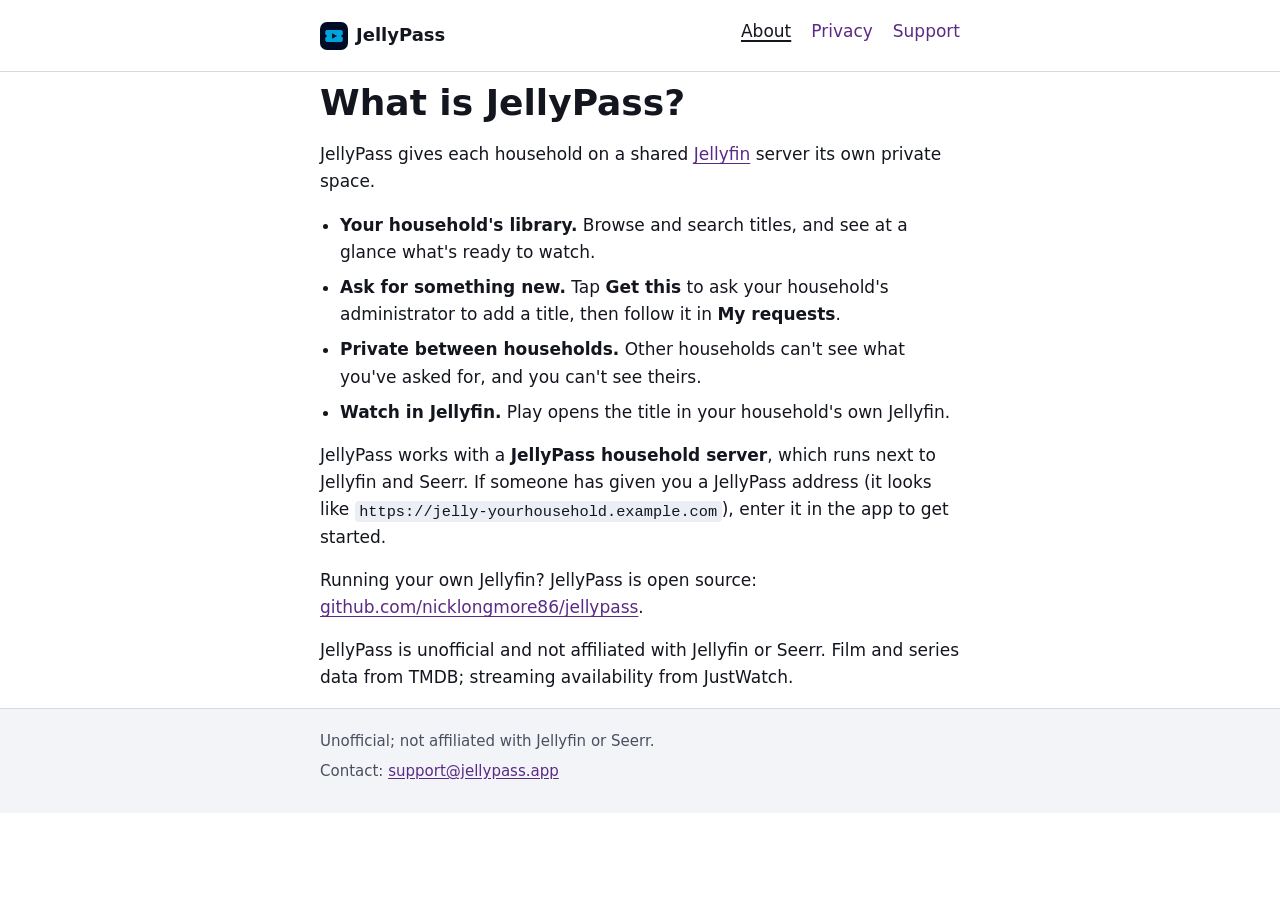
==== index.html @ 54d7c5c1 "Add the jellypass.app site: about, privacy policy, support and 404 Static pages from the approved dr" ====
<!DOCTYPE html>
<html lang="en">
<head>
  <meta charset="utf-8">
  <meta name="viewport" content="width=device-width, initial-scale=1">
  <title>JellyPass – your household's own space on a shared Jellyfin server</title>
  <meta name="description" content="JellyPass gives each household on a shared Jellyfin server its own private space: browse your household's library, ask for new titles and follow your requests.">
  <link rel="stylesheet" href="/style.css">
  <link rel="icon" href="/favicon.png" type="image/png">
  <link rel="apple-touch-icon" href="/apple-touch-icon.png">
</head>
<body>
  <a class="skip-link" href="#main">Skip to content</a>
  <header class="site-header">
    <div class="wrap">
      <a class="brand" href="/"><img src="/favicon.png" alt="" width="28" height="28">JellyPass</a>
      <nav class="site-nav" aria-label="Site">
        <ul>
          <li><a href="/" aria-current="page">About</a></li>
          <li><a href="/privacy/">Privacy</a></li>
          <li><a href="/support/">Support</a></li>
        </ul>
      </nav>
    </div>
  </header>

  <main id="main" class="wrap">
    <h1>What is JellyPass?</h1>

    <p>JellyPass gives each household on a shared <a href="https://jellyfin.org/">Jellyfin</a> server its own private space.</p>

    <ul>
      <li><strong>Your household's library.</strong> Browse and search titles, and see at a glance what's ready to watch.</li>
      <li><strong>Ask for something new.</strong> Tap <strong>Get this</strong> to ask your household's administrator to add a title, then follow it in <strong>My requests</strong>.</li>
      <li><strong>Private between households.</strong> Other households can't see what you've asked for, and you can't see theirs.</li>
      <li><strong>Watch in Jellyfin.</strong> Play opens the title in your household's own Jellyfin.</li>
    </ul>

    <p>JellyPass works with a <strong>JellyPass household server</strong>, which runs next to Jellyfin and Seerr. If someone has given you a JellyPass address (it looks like <code>https://jelly-yourhousehold.example.com</code>), enter it in the app to get started.</p>

    <p>Running your own Jellyfin? JellyPass is open source: <a href="https://github.com/nicklongmore86/jellypass">github.com/nicklongmore86/jellypass</a>.</p>

    <p>JellyPass is unofficial and not affiliated with Jellyfin or Seerr. Film and series data from TMDB; streaming availability from JustWatch.</p>
  </main>

  <footer class="site-footer">
    <div class="wrap">
      <p>Unofficial; not affiliated with Jellyfin or Seerr.</p>
      <p>Contact: <a href="mailto:support@jellypass.app">support@jellypass.app</a></p>
    </div>
  </footer>
</body>
</html>
---- style.css ----
/* jellypass.app: one stylesheet for every page. System fonts only; nothing is loaded from another host. */

:root {
  color-scheme: light dark;
  --bg: #ffffff;
  --surface: #f3f4f8;
  --text: #14161f;
  --muted: #4a4f60;
  --link: #5b2a86;
  --link-hover: #3f1a60;
  --rule: #d6d9e3;
  --focus: #5b2a86;
  --code-bg: #eceef5;
}

@media (prefers-color-scheme: dark) {
  :root {
    --bg: #000b25;
    --surface: #0d1a3a;
    --text: #e9ecf5;
    --muted: #b4bbd0;
    --link: #d4b3ff;
    --link-hover: #ecdcff;
    --rule: #26355c;
    --focus: #d4b3ff;
    --code-bg: #142249;
  }
}

*,
*::before,
*::after {
  box-sizing: border-box;
}

html {
  -webkit-text-size-adjust: 100%;
  text-size-adjust: 100%;
}

body {
  margin: 0;
  background: var(--bg);
  color: var(--text);
  font-family: system-ui, -apple-system, "Segoe UI", Roboto, "Helvetica Neue", Arial, "Noto Sans", sans-serif;
  font-size: 1.0625rem;
  line-height: 1.6;
}

a {
  color: var(--link);
  text-underline-offset: 0.15em;
}

a:hover {
  color: var(--link-hover);
}

a:focus-visible {
  outline: 3px solid var(--focus);
  outline-offset: 2px;
  border-radius: 2px;
}

.skip-link {
  position: absolute;
  left: 1rem;
  top: -10rem;
  padding: 0.5rem 1rem;
  background: var(--bg);
  color: var(--link);
  border: 2px solid var(--focus);
  border-radius: 6px;
  z-index: 10;
}

.skip-link:focus {
  top: 1rem;
}

.wrap {
  max-width: 42rem;
  margin: 0 auto;
  padding: 0 1rem;
}

.site-header {
  border-bottom: 1px solid var(--rule);
}

.site-header .wrap {
  display: flex;
  flex-wrap: wrap;
  align-items: center;
  justify-content: space-between;
  gap: 0.5rem 1.5rem;
  padding-top: 0.875rem;
  padding-bottom: 0.875rem;
}

.brand {
  display: inline-flex;
  align-items: center;
  gap: 0.5rem;
  color: var(--text);
  font-weight: 700;
  font-size: 1.125rem;
  text-decoration: none;
}

.brand img {
  border-radius: 7px;
}

.site-nav ul {
  display: flex;
  flex-wrap: wrap;
  gap: 0.25rem 1.25rem;
  margin: 0;
  padding: 0;
  list-style: none;
}

.site-nav a {
  display: inline-block;
  padding: 0.25rem 0;
  text-decoration: none;
}

.site-nav a:hover,
.site-nav a[aria-current="page"] {
  text-decoration: underline;
  text-decoration-thickness: 2px;
}

.site-nav a[aria-current="page"] {
  color: var(--text);
}

main {
  padding-top: 1.5rem;
  padding-bottom: 2.5rem;
}

h1 {
  font-size: 1.875rem;
  line-height: 1.25;
  margin: 0.5rem 0 1rem;
}

h2 {
  font-size: 1.3125rem;
  line-height: 1.3;
  margin: 2rem 0 0.5rem;
}

p,
ul {
  margin: 0 0 1rem;
}

ul {
  padding-left: 1.25rem;
}

li {
  margin-bottom: 0.5rem;
}

code {
  font-family: ui-monospace, SFMono-Regular, Menlo, Consolas, "Liberation Mono", monospace;
  font-size: 0.9em;
  background: var(--code-bg);
  padding: 0.1em 0.3em;
  border-radius: 4px;
  overflow-wrap: anywhere;
}

.updated {
  color: var(--muted);
  font-style: italic;
}

.site-footer {
  border-top: 1px solid var(--rule);
  background: var(--surface);
  color: var(--muted);
  font-size: 0.9375rem;
}

.site-footer .wrap {
  padding-top: 1.25rem;
  padding-bottom: 1.5rem;
}

.site-footer p {
  margin: 0 0 0.375rem;
}

@media (min-width: 40em) {
  h1 {
    font-size: 2.25rem;
  }

  main {
    padding-top: 2.25rem;
  }
}
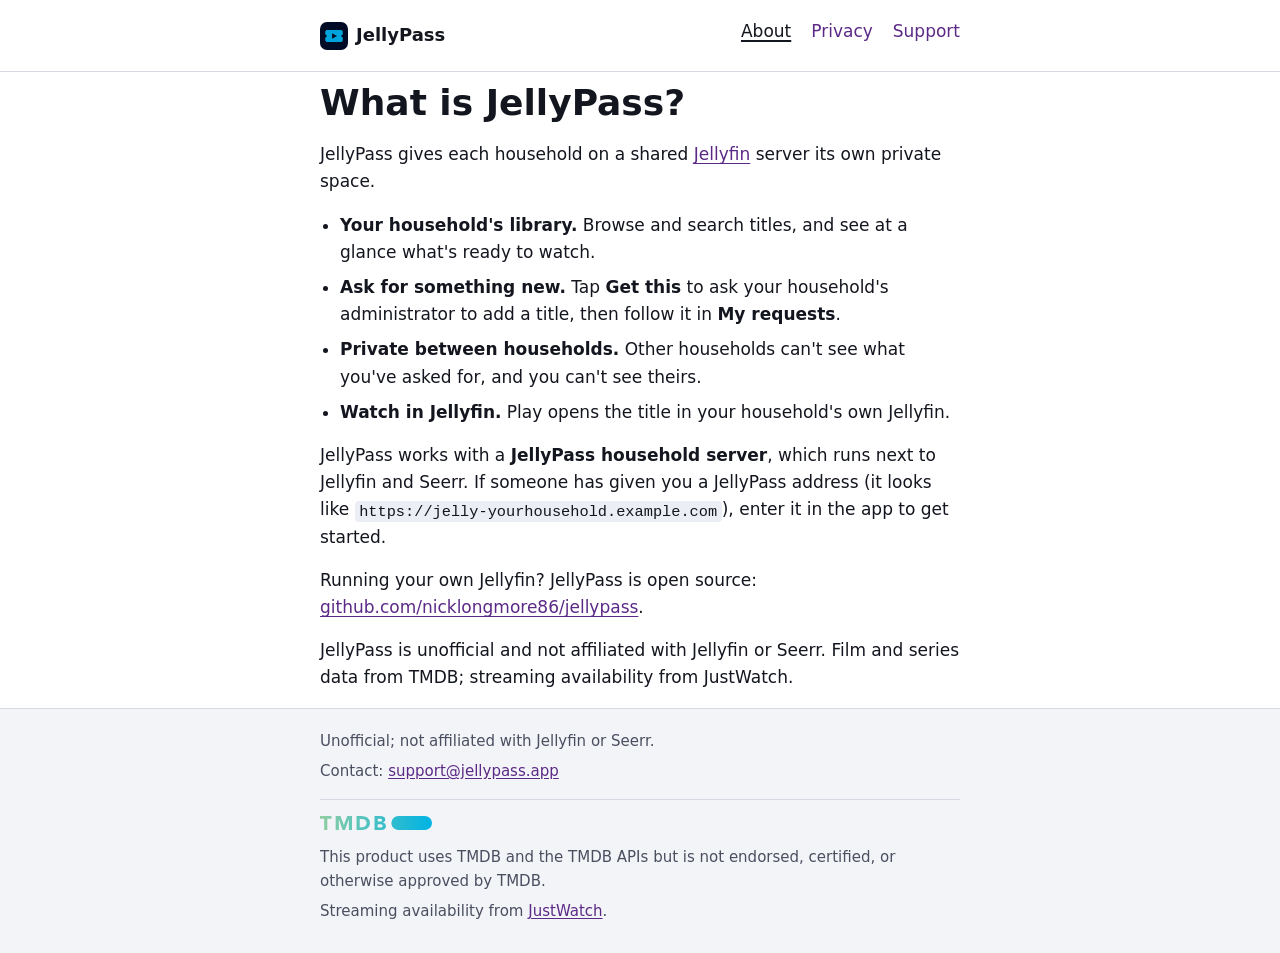
==== commit e84d3312: "Add TMDB's notice and logo, and JustWatch's credit, to every page's footer TMDB's terms ask for the " ====
--- a/index.html
+++ b/index.html
@@ -47,6 +47,11 @@
     <div class="wrap">
       <p>Unofficial; not affiliated with Jellyfin or Seerr.</p>
       <p>Contact: <a href="mailto:support@jellypass.app">support@jellypass.app</a></p>
+      <div class="credits">
+        <a class="tmdb-logo-link" href="https://www.themoviedb.org/"><img class="tmdb-logo" src="/tmdb-logo.svg" alt="The Movie Database (TMDB)" width="112" height="15"></a>
+        <p>This product uses TMDB and the TMDB APIs but is not endorsed, certified, or otherwise approved by TMDB.</p>
+        <p>Streaming availability from <a href="https://www.justwatch.com/">JustWatch</a>.</p>
+      </div>
     </div>
   </footer>
 </body>
--- a/style.css
+++ b/style.css
@@ -206,3 +206,21 @@
     padding-top: 2.25rem;
   }
 }
+
+/* TMDB's notice and logo (unmodified, and smaller than the JellyPass name, as TMDB's terms ask), with JustWatch's credit. */
+.credits {
+  margin-top: 1rem;
+  padding-top: 1rem;
+  border-top: 1px solid var(--rule);
+}
+
+.tmdb-logo-link {
+  display: inline-block;
+  margin-bottom: 0.5rem;
+}
+
+.tmdb-logo {
+  display: block;
+  width: 7rem;
+  height: auto;
+}
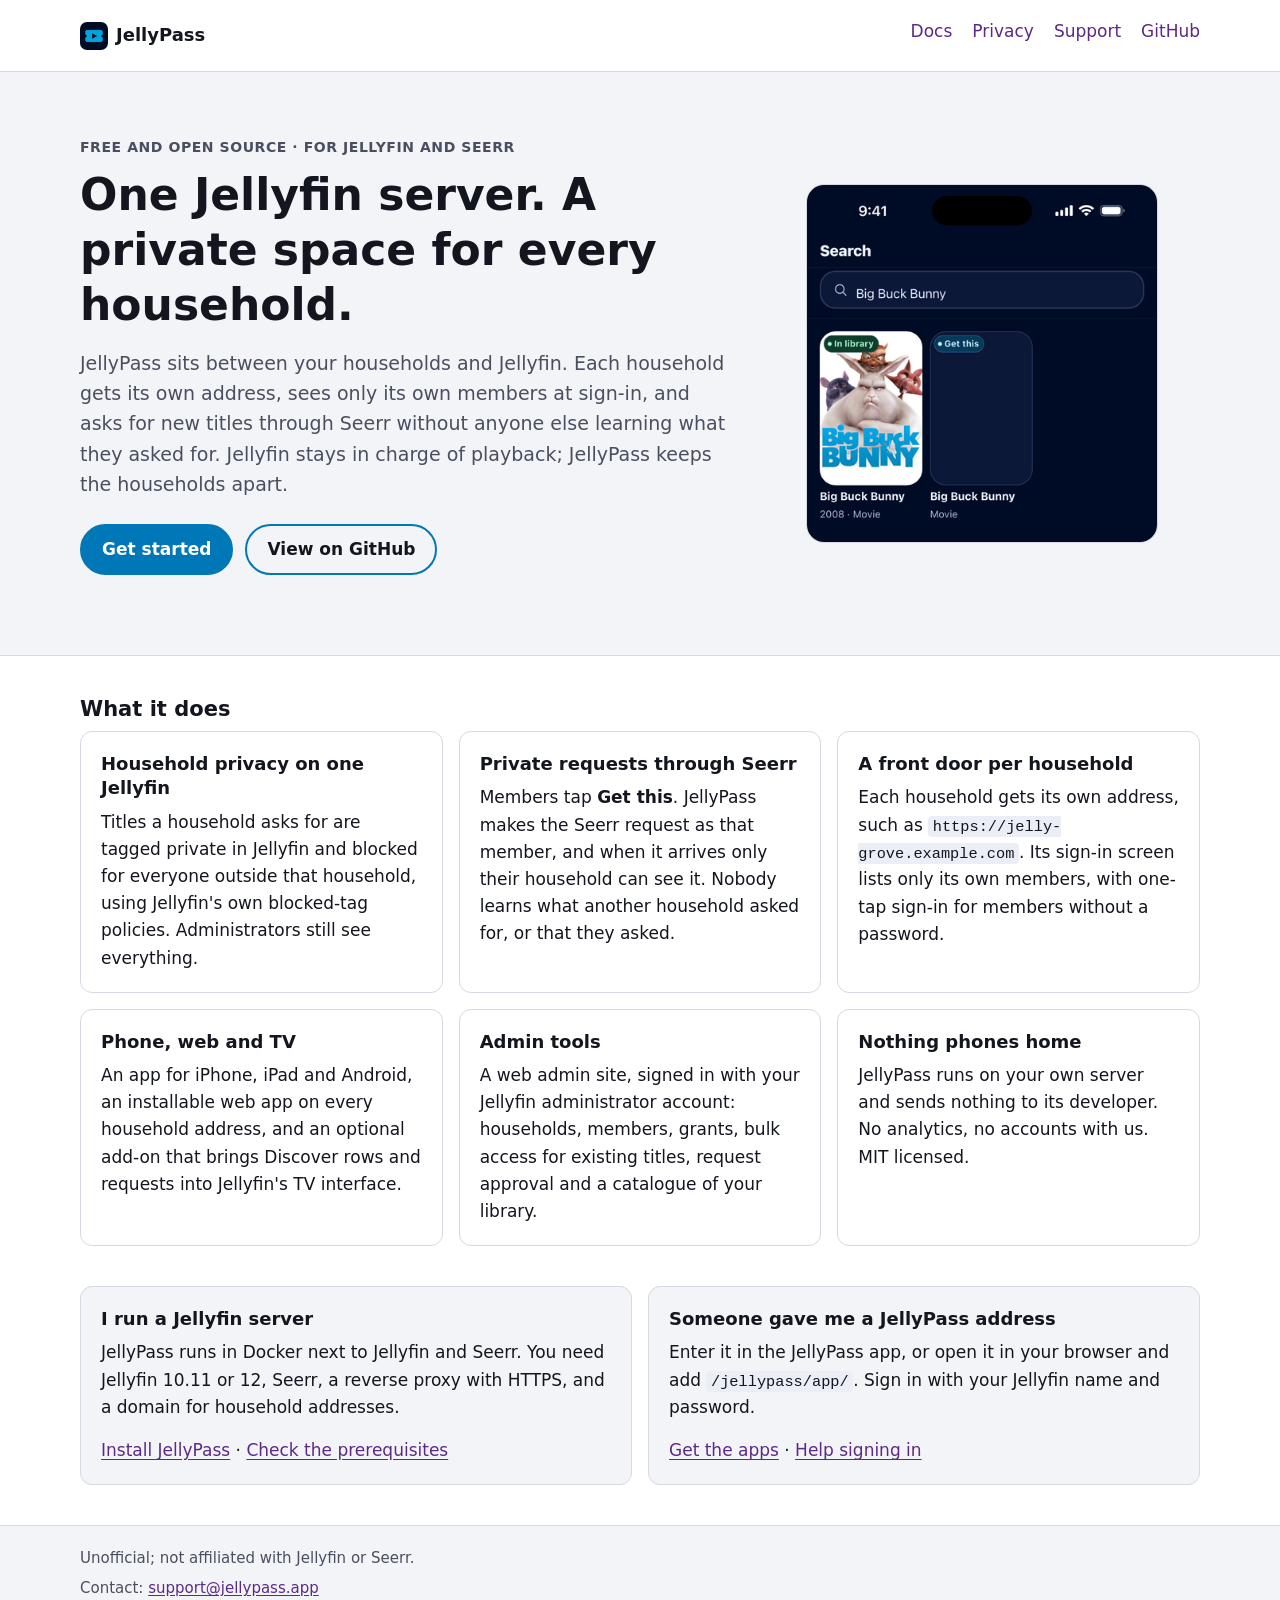
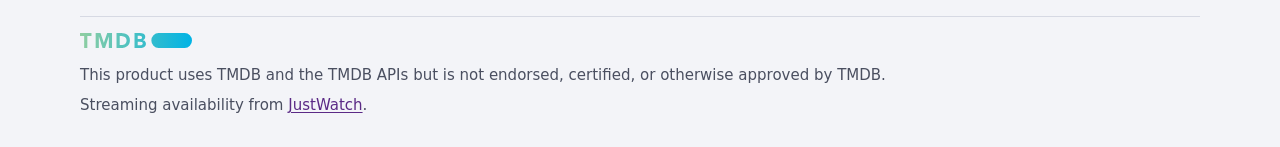
==== commit ac9a34c4: "Add a landing page and a /docs/ area for running a JellyPass server A new home page (what JellyPass " ====
--- a/index.html
+++ b/index.html
@@ -3,8 +3,8 @@
 <head>
   <meta charset="utf-8">
   <meta name="viewport" content="width=device-width, initial-scale=1">
-  <title>JellyPass – your household's own space on a shared Jellyfin server</title>
-  <meta name="description" content="JellyPass gives each household on a shared Jellyfin server its own private space: browse your household's library, ask for new titles and follow your requests.">
+  <title>JellyPass – private households on one Jellyfin server</title>
+  <meta name="description" content="JellyPass is a free, open-source companion server for Jellyfin and Seerr: each household on a shared Jellyfin gets its own private library, its own address and private requests, with phone, web and TV apps.">
   <link rel="stylesheet" href="/style.css">
   <link rel="icon" href="/favicon.png" type="image/png">
   <link rel="apple-touch-icon" href="/apple-touch-icon.png">
@@ -12,39 +12,84 @@
 <body>
   <a class="skip-link" href="#main">Skip to content</a>
   <header class="site-header">
-    <div class="wrap">
+    <div class="wrap wide">
       <a class="brand" href="/"><img src="/favicon.png" alt="" width="28" height="28">JellyPass</a>
       <nav class="site-nav" aria-label="Site">
         <ul>
-          <li><a href="/" aria-current="page">About</a></li>
+          <li><a href="/docs/">Docs</a></li>
           <li><a href="/privacy/">Privacy</a></li>
           <li><a href="/support/">Support</a></li>
+          <li><a href="https://github.com/nicklongmore86/jellypass">GitHub</a></li>
         </ul>
       </nav>
     </div>
   </header>
 
-  <main id="main" class="wrap">
-    <h1>What is JellyPass?</h1>
+  <main id="main" class="landing">
+    <section class="hero">
+      <div class="wrap wide hero-inner">
+        <div class="hero-text">
+          <p class="eyebrow">Free and open source · for Jellyfin and Seerr</p>
+          <h1>One Jellyfin server. A private space for every household.</h1>
+          <p class="lead">JellyPass sits between your households and Jellyfin. Each household gets its own address, sees only its own members at sign-in, and asks for new titles through Seerr without anyone else learning what they asked for. Jellyfin stays in charge of playback; JellyPass keeps the households apart.</p>
+          <p class="actions">
+            <a class="button primary" href="/docs/">Get started</a>
+            <a class="button" href="https://github.com/nicklongmore86/jellypass">View on GitHub</a>
+          </p>
+        </div>
+        <figure class="hero-shot">
+          <img src="/img/app-search.png" alt="The JellyPass phone app's Search screen: one result is In library, another can be asked for with Get this." width="440" height="449">
+        </figure>
+      </div>
+    </section>
 
-    <p>JellyPass gives each household on a shared <a href="https://jellyfin.org/">Jellyfin</a> server its own private space.</p>
+    <section class="wrap wide features" aria-labelledby="features-title">
+      <h2 id="features-title">What it does</h2>
+      <ul class="feature-grid">
+        <li>
+          <h3>Household privacy on one Jellyfin</h3>
+          <p>Titles a household asks for are tagged private in Jellyfin and blocked for everyone outside that household, using Jellyfin's own blocked-tag policies. Administrators still see everything.</p>
+        </li>
+        <li>
+          <h3>Private requests through Seerr</h3>
+          <p>Members tap <strong>Get this</strong>. JellyPass makes the Seerr request as that member, and when it arrives only their household can see it. Nobody learns what another household asked for, or that they asked.</p>
+        </li>
+        <li>
+          <h3>A front door per household</h3>
+          <p>Each household gets its own address, such as <code>https://jelly-grove.example.com</code>. Its sign-in screen lists only its own members, with one-tap sign-in for members without a password.</p>
+        </li>
+        <li>
+          <h3>Phone, web and TV</h3>
+          <p>An app for iPhone, iPad and Android, an installable web app on every household address, and an optional add-on that brings Discover rows and requests into Jellyfin's TV interface.</p>
+        </li>
+        <li>
+          <h3>Admin tools</h3>
+          <p>A web admin site, signed in with your Jellyfin administrator account: households, members, grants, bulk access for existing titles, request approval and a catalogue of your library.</p>
+        </li>
+        <li>
+          <h3>Nothing phones home</h3>
+          <p>JellyPass runs on your own server and sends nothing to its developer. No analytics, no accounts with us. MIT licensed.</p>
+        </li>
+      </ul>
+    </section>
 
-    <ul>
-      <li><strong>Your household's library.</strong> Browse and search titles, and see at a glance what's ready to watch.</li>
-      <li><strong>Ask for something new.</strong> Tap <strong>Get this</strong> to ask your household's administrator to add a title, then follow it in <strong>My requests</strong>.</li>
-      <li><strong>Private between households.</strong> Other households can't see what you've asked for, and you can't see theirs.</li>
-      <li><strong>Watch in Jellyfin.</strong> Play opens the title in your household's own Jellyfin.</li>
-    </ul>
-
-    <p>JellyPass works with a <strong>JellyPass household server</strong>, which runs next to Jellyfin and Seerr. If someone has given you a JellyPass address (it looks like <code>https://jelly-yourhousehold.example.com</code>), enter it in the app to get started.</p>
-
-    <p>Running your own Jellyfin? JellyPass is open source: <a href="https://github.com/nicklongmore86/jellypass">github.com/nicklongmore86/jellypass</a>.</p>
-
-    <p>JellyPass is unofficial and not affiliated with Jellyfin or Seerr. Film and series data from TMDB; streaming availability from JustWatch.</p>
+    <section class="wrap wide split" aria-labelledby="who-title">
+      <h2 id="who-title" class="visually-hidden">Who it is for</h2>
+      <div class="card">
+        <h3>I run a Jellyfin server</h3>
+        <p>JellyPass runs in Docker next to Jellyfin and Seerr. You need Jellyfin 10.11 or 12, Seerr, a reverse proxy with HTTPS, and a domain for household addresses.</p>
+        <p><a href="/docs/installation/">Install JellyPass</a> · <a href="/docs/prerequisites/">Check the prerequisites</a></p>
+      </div>
+      <div class="card">
+        <h3>Someone gave me a JellyPass address</h3>
+        <p>Enter it in the JellyPass app, or open it in your browser and add <code>/jellypass/app/</code>. Sign in with your Jellyfin name and password.</p>
+        <p><a href="/docs/apps/">Get the apps</a> · <a href="/support/">Help signing in</a></p>
+      </div>
+    </section>
   </main>
 
   <footer class="site-footer">
-    <div class="wrap">
+    <div class="wrap wide">
       <p>Unofficial; not affiliated with Jellyfin or Seerr.</p>
       <p>Contact: <a href="mailto:support@jellypass.app">support@jellypass.app</a></p>
       <div class="credits">
--- a/style.css
+++ b/style.css
@@ -11,6 +11,10 @@
   --rule: #d6d9e3;
   --focus: #5b2a86;
   --code-bg: #eceef5;
+  --accent: #0077b6;
+  --accent-text: #ffffff;
+  --warn-bg: #fff6e0;
+  --warn-rule: #b07800;
 }
 
 @media (prefers-color-scheme: dark) {
@@ -24,6 +28,10 @@
     --rule: #26355c;
     --focus: #d4b3ff;
     --code-bg: #142249;
+    --accent: #3cc4f5;
+    --accent-text: #000b25;
+    --warn-bg: #2a2410;
+    --warn-rule: #e0b040;
   }
 }
 
@@ -224,3 +232,433 @@
   width: 7rem;
   height: auto;
 }
+
+/* ---- Wider pages: the landing page and the docs. ---- */
+
+.wrap.wide {
+  max-width: 72rem;
+}
+
+.visually-hidden {
+  position: absolute;
+  width: 1px;
+  height: 1px;
+  margin: -1px;
+  padding: 0;
+  overflow: hidden;
+  clip: rect(0 0 0 0);
+  white-space: nowrap;
+  border: 0;
+}
+
+h3 {
+  font-size: 1.125rem;
+  line-height: 1.35;
+  margin: 1.5rem 0 0.5rem;
+}
+
+ol {
+  margin: 0 0 1rem;
+  padding-left: 1.5rem;
+}
+
+.lead {
+  font-size: 1.1875rem;
+  color: var(--muted);
+}
+
+pre {
+  margin: 0 0 1rem;
+  padding: 0.875rem 1rem;
+  background: var(--code-bg);
+  border-radius: 8px;
+  overflow-x: auto;
+  line-height: 1.5;
+  tab-size: 4;
+}
+
+pre code {
+  padding: 0;
+  background: none;
+  font-size: 0.875rem;
+  overflow-wrap: normal;
+  white-space: pre;
+}
+
+var {
+  font-style: italic;
+}
+
+/* Buttons */
+.button {
+  display: inline-block;
+  padding: 0.625rem 1.25rem;
+  border: 2px solid var(--accent);
+  border-radius: 999px;
+  color: var(--text);
+  font-weight: 600;
+  text-decoration: none;
+}
+
+.button:hover {
+  color: var(--text);
+  background: var(--surface);
+}
+
+.button.primary {
+  background: var(--accent);
+  color: var(--accent-text);
+}
+
+.button.primary:hover {
+  color: var(--accent-text);
+  filter: brightness(1.08);
+}
+
+.actions {
+  display: flex;
+  flex-wrap: wrap;
+  gap: 0.75rem;
+  margin-top: 1.5rem;
+}
+
+/* Landing page */
+.hero {
+  background: var(--surface);
+  border-bottom: 1px solid var(--rule);
+}
+
+.hero-inner {
+  display: grid;
+  gap: 2rem;
+  padding-top: 2.5rem;
+  padding-bottom: 2.5rem;
+  align-items: center;
+}
+
+.hero h1 {
+  margin-top: 0;
+}
+
+.eyebrow {
+  margin-bottom: 0.5rem;
+  color: var(--muted);
+  font-size: 0.875rem;
+  font-weight: 600;
+  letter-spacing: 0.04em;
+  text-transform: uppercase;
+}
+
+.hero-shot,
+.shot {
+  margin: 0;
+  justify-self: center;
+}
+
+.hero-shot img,
+.shot img {
+  display: block;
+  width: 100%;
+  max-width: 22rem;
+  height: auto;
+  border-radius: 18px;
+  border: 1px solid var(--rule);
+}
+
+.shot {
+  margin: 0 0 1.5rem;
+}
+
+.features {
+  padding-top: 2.5rem;
+}
+
+.features > h2 {
+  margin-top: 0;
+}
+
+.feature-grid {
+  display: grid;
+  gap: 1rem;
+  padding: 0;
+  list-style: none;
+}
+
+.feature-grid li,
+.card {
+  margin: 0;
+  padding: 1.25rem;
+  border: 1px solid var(--rule);
+  border-radius: 12px;
+}
+
+.feature-grid h3,
+.card h3 {
+  margin-top: 0;
+}
+
+.feature-grid p,
+.card p:last-child {
+  margin-bottom: 0;
+}
+
+.split {
+  display: grid;
+  gap: 1rem;
+  padding-top: 1.5rem;
+  padding-bottom: 2.5rem;
+}
+
+.card {
+  background: var(--surface);
+}
+
+@media (min-width: 40em) {
+  .feature-grid {
+    grid-template-columns: repeat(2, 1fr);
+  }
+
+  .split {
+    grid-template-columns: repeat(2, 1fr);
+  }
+}
+
+@media (min-width: 60em) {
+  .hero-inner {
+    grid-template-columns: 3fr 2fr;
+    padding-top: 4rem;
+    padding-bottom: 4rem;
+  }
+
+  .hero h1 {
+    font-size: 2.75rem;
+  }
+
+  .feature-grid {
+    grid-template-columns: repeat(3, 1fr);
+  }
+}
+
+/* Docs: a sidebar beside the page on wide screens, above it on narrow ones. */
+.docs {
+  display: grid;
+  gap: 0 3rem;
+}
+
+.docs-main {
+  min-width: 0;
+}
+
+.docs-nav {
+  margin-top: 1.25rem;
+  padding: 1rem 1.25rem;
+  border: 1px solid var(--rule);
+  border-radius: 12px;
+  background: var(--surface);
+  font-size: 0.9375rem;
+}
+
+.docs-nav-title {
+  margin: 0;
+  font-weight: 700;
+}
+
+.docs-nav-group {
+  margin: 0.875rem 0 0.25rem;
+  color: var(--muted);
+  font-size: 0.8125rem;
+  font-weight: 600;
+  letter-spacing: 0.04em;
+  text-transform: uppercase;
+}
+
+.docs-nav ul {
+  margin: 0;
+  padding: 0;
+  list-style: none;
+  display: flex;
+  flex-wrap: wrap;
+  gap: 0 1.25rem;
+}
+
+.docs-nav li {
+  margin: 0;
+}
+
+.docs-nav a {
+  display: inline-block;
+  padding: 0.25rem 0;
+  text-decoration: none;
+}
+
+.docs-nav a:hover {
+  text-decoration: underline;
+}
+
+.docs-nav a[aria-current="page"] {
+  color: var(--text);
+  font-weight: 700;
+  text-decoration: underline;
+  text-decoration-thickness: 2px;
+}
+
+@media (min-width: 60em) {
+  .docs {
+    grid-template-columns: 15rem minmax(0, 1fr);
+  }
+
+  .docs-nav {
+    position: sticky;
+    top: 1rem;
+    align-self: start;
+    margin-top: 2.25rem;
+    max-height: calc(100vh - 2rem);
+    overflow-y: auto;
+  }
+
+  .docs-nav ul {
+    display: block;
+  }
+
+  .docs-main {
+    max-width: 50rem;
+  }
+}
+
+table {
+  width: 100%;
+  margin: 0 0 1.5rem;
+  border-collapse: collapse;
+  font-size: 0.9375rem;
+}
+
+caption {
+  text-align: left;
+}
+
+th,
+td {
+  padding: 0.5rem 0.75rem 0.5rem 0;
+  border-bottom: 1px solid var(--rule);
+  text-align: left;
+  vertical-align: top;
+  overflow-wrap: anywhere;
+}
+
+thead th {
+  border-bottom-width: 2px;
+}
+
+tbody th {
+  font-weight: 600;
+}
+
+.table-scroll {
+  overflow-x: auto;
+  margin: 0 0 1.5rem;
+}
+
+.table-scroll table {
+  margin: 0;
+}
+
+main.landing {
+  padding-top: 0;
+  padding-bottom: 0;
+}
+
+/* Settings tables stack each setting on narrow screens: name, then its labelled required and default, then what it does. */
+@media (max-width: 39.99em) {
+  .settings thead {
+    position: absolute;
+    width: 1px;
+    height: 1px;
+    overflow: hidden;
+    clip: rect(0 0 0 0);
+  }
+
+  .settings tr,
+  .settings th,
+  .settings td {
+    display: block;
+  }
+
+  .settings tr {
+    padding: 0.75rem 0;
+    border-bottom: 1px solid var(--rule);
+  }
+
+  .settings th,
+  .settings td {
+    padding: 0.125rem 0;
+    border: 0;
+  }
+
+  .settings td[data-label]::before {
+    content: attr(data-label) ": ";
+    color: var(--muted);
+  }
+}
+
+.settings th code {
+  overflow-wrap: anywhere;
+}
+
+.callout {
+  margin: 1.5rem 0;
+  padding: 1rem 1.25rem;
+  border-left: 4px solid var(--warn-rule);
+  border-radius: 4px;
+  background: var(--warn-bg);
+}
+
+.callout p:last-child {
+  margin-bottom: 0;
+}
+
+.faq dt {
+  margin-top: 1rem;
+  font-weight: 700;
+}
+
+.faq dd {
+  margin: 0.25rem 0 0;
+}
+
+.edit-link {
+  margin-top: 2.5rem;
+  font-size: 0.9375rem;
+}
+
+.pager {
+  display: flex;
+  flex-wrap: wrap;
+  justify-content: space-between;
+  gap: 0.75rem;
+  margin-top: 1rem;
+  padding-top: 1rem;
+  border-top: 1px solid var(--rule);
+}
+
+.pager a {
+  display: block;
+  padding: 0.5rem 0;
+  font-weight: 600;
+  text-decoration: none;
+}
+
+.pager a:hover {
+  text-decoration: underline;
+}
+
+.pager span {
+  display: block;
+  color: var(--muted);
+  font-size: 0.8125rem;
+  font-weight: 400;
+}
+
+.pager-next {
+  margin-left: auto;
+  text-align: right;
+}
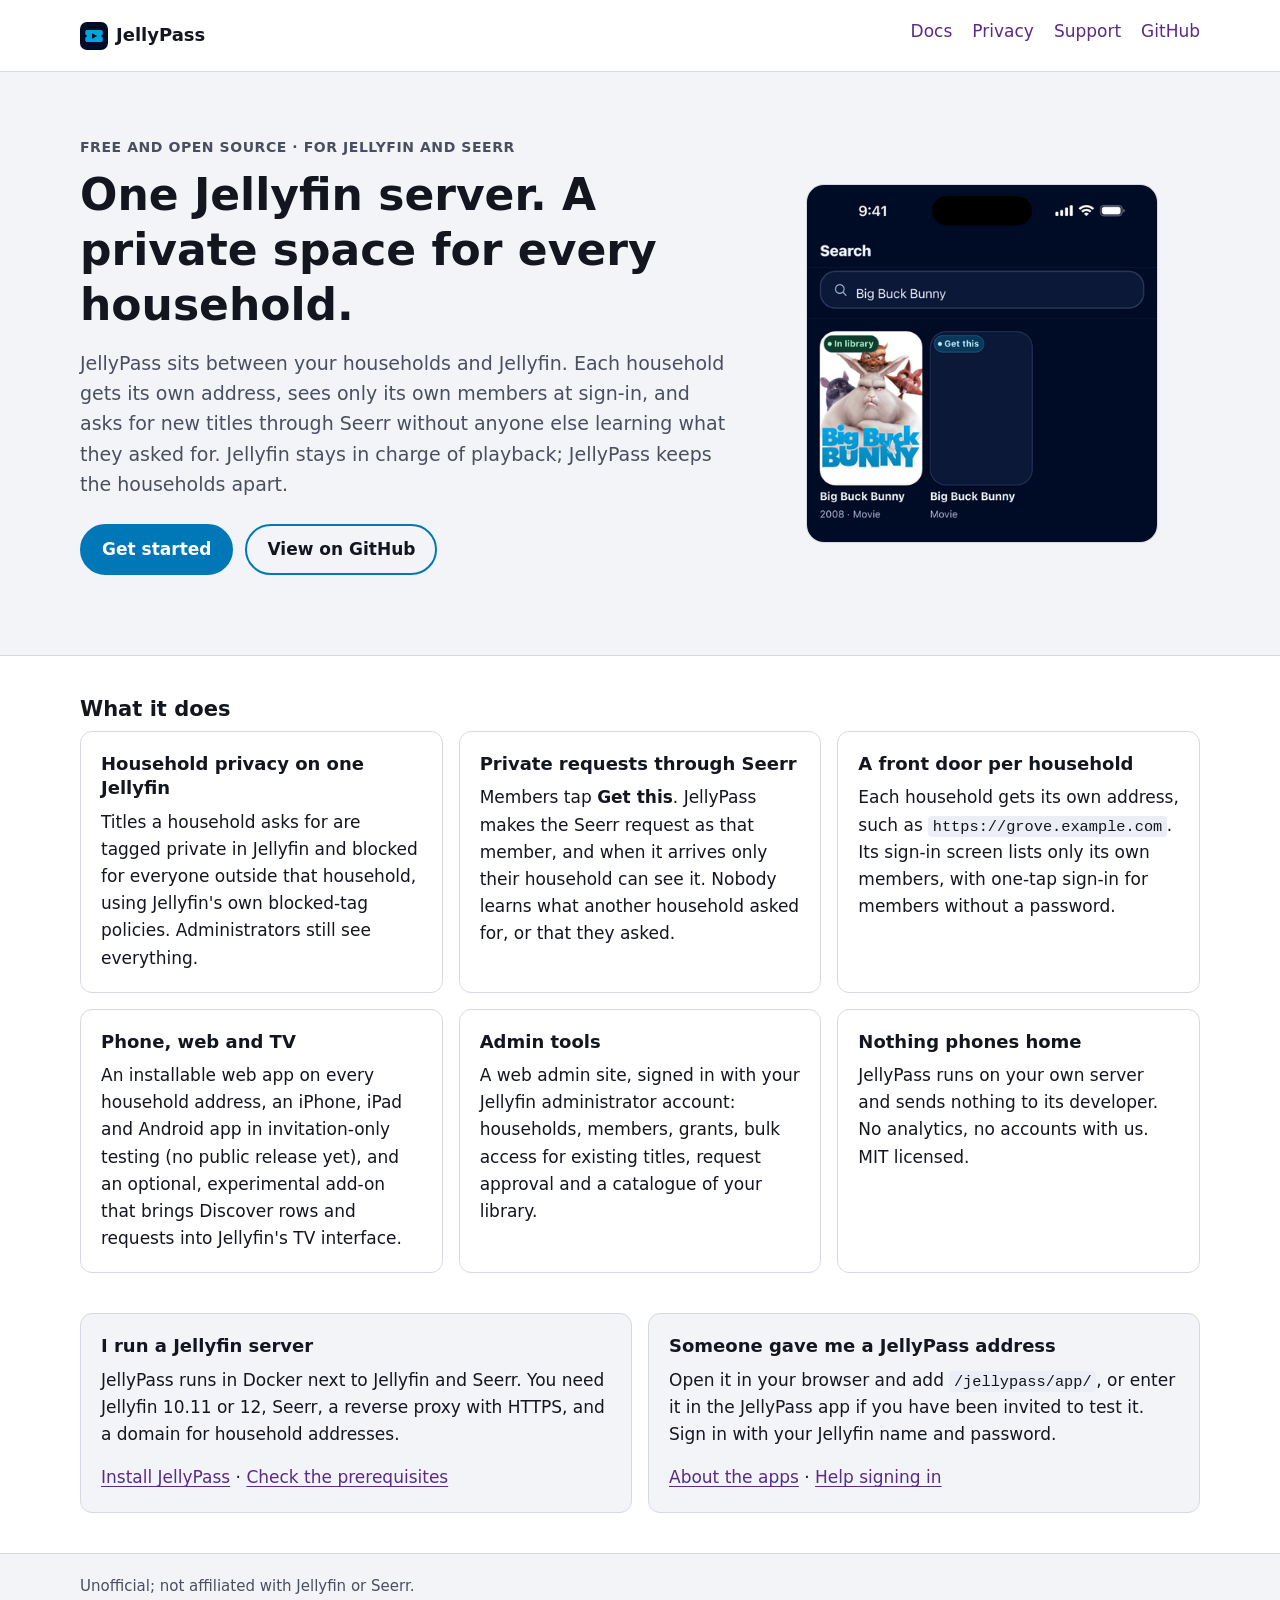
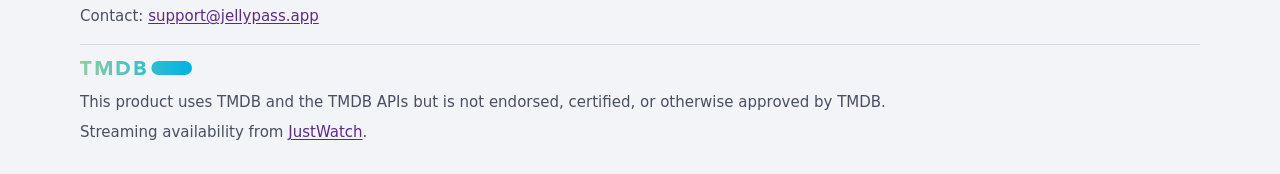
==== commit d0665031: "Docs: bring the site up to JellyPass 4.2.0 Lead the install guide with the setup wizard on the admin" ====
--- a/index.html
+++ b/index.html
@@ -4,7 +4,7 @@
   <meta charset="utf-8">
   <meta name="viewport" content="width=device-width, initial-scale=1">
   <title>JellyPass – private households on one Jellyfin server</title>
-  <meta name="description" content="JellyPass is a free, open-source companion server for Jellyfin and Seerr: each household on a shared Jellyfin gets its own private library, its own address and private requests, with phone, web and TV apps.">
+  <meta name="description" content="JellyPass is a free, open-source companion server for Jellyfin and Seerr: each household on a shared Jellyfin gets its own private library, its own address and private requests, with a household web app, and phone and TV apps in testing.">
   <link rel="stylesheet" href="/style.css">
   <link rel="icon" href="/favicon.png" type="image/png">
   <link rel="apple-touch-icon" href="/apple-touch-icon.png">
@@ -56,11 +56,11 @@
         </li>
         <li>
           <h3>A front door per household</h3>
-          <p>Each household gets its own address, such as <code>https://jelly-grove.example.com</code>. Its sign-in screen lists only its own members, with one-tap sign-in for members without a password.</p>
+          <p>Each household gets its own address, such as <code>https://grove.example.com</code>. Its sign-in screen lists only its own members, with one-tap sign-in for members without a password.</p>
         </li>
         <li>
           <h3>Phone, web and TV</h3>
-          <p>An app for iPhone, iPad and Android, an installable web app on every household address, and an optional add-on that brings Discover rows and requests into Jellyfin's TV interface.</p>
+          <p>An installable web app on every household address, an iPhone, iPad and Android app in invitation-only testing (no public release yet), and an optional, experimental add-on that brings Discover rows and requests into Jellyfin's TV interface.</p>
         </li>
         <li>
           <h3>Admin tools</h3>
@@ -82,8 +82,8 @@
       </div>
       <div class="card">
         <h3>Someone gave me a JellyPass address</h3>
-        <p>Enter it in the JellyPass app, or open it in your browser and add <code>/jellypass/app/</code>. Sign in with your Jellyfin name and password.</p>
-        <p><a href="/docs/apps/">Get the apps</a> · <a href="/support/">Help signing in</a></p>
+        <p>Open it in your browser and add <code>/jellypass/app/</code>, or enter it in the JellyPass app if you have been invited to test it. Sign in with your Jellyfin name and password.</p>
+        <p><a href="/docs/apps/">About the apps</a> · <a href="/support/">Help signing in</a></p>
       </div>
     </section>
   </main>
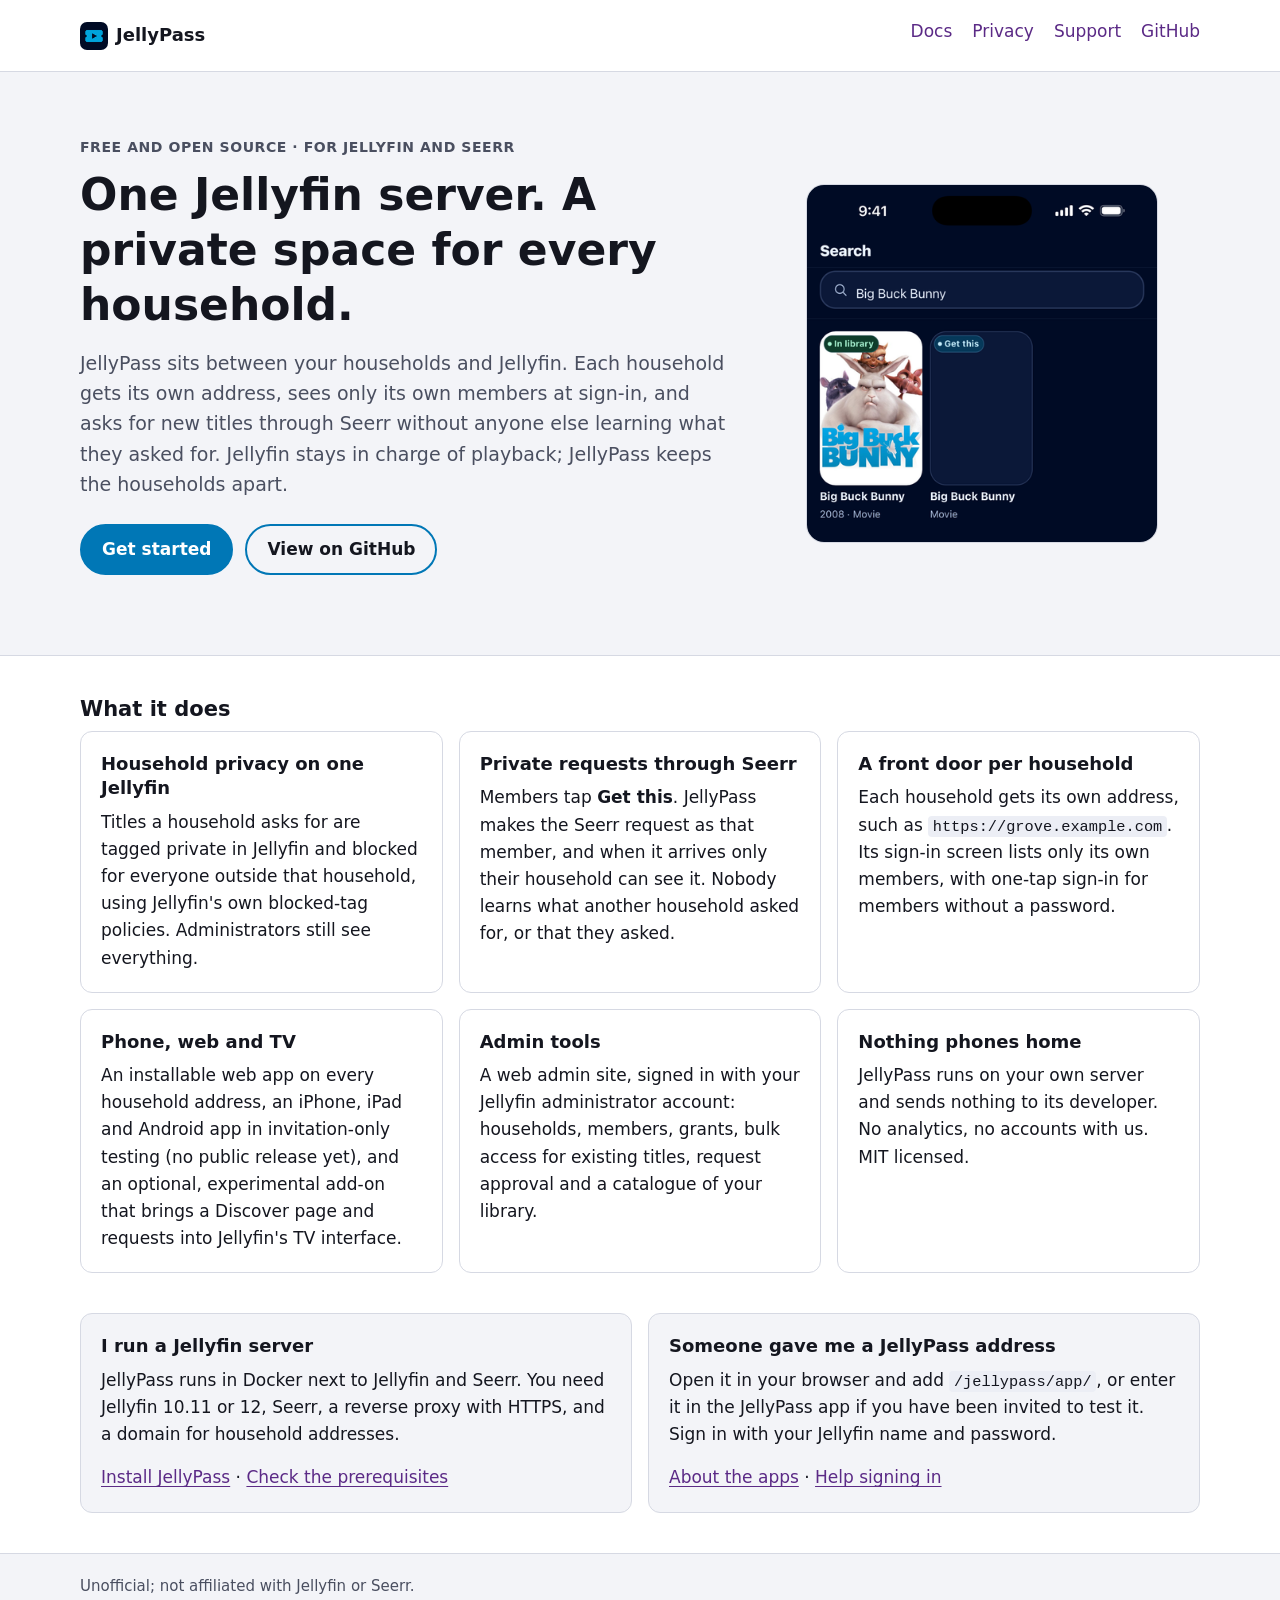
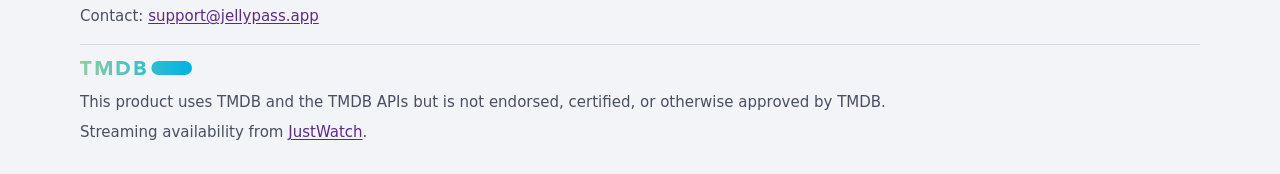
==== commit d06a1e4c: "Docs: TV add-on has a Discover page, no Home row (JellyPass #180)" ====
--- a/index.html
+++ b/index.html
@@ -60,7 +60,7 @@
         </li>
         <li>
           <h3>Phone, web and TV</h3>
-          <p>An installable web app on every household address, an iPhone, iPad and Android app in invitation-only testing (no public release yet), and an optional, experimental add-on that brings Discover rows and requests into Jellyfin's TV interface.</p>
+          <p>An installable web app on every household address, an iPhone, iPad and Android app in invitation-only testing (no public release yet), and an optional, experimental add-on that brings a Discover page and requests into Jellyfin's TV interface.</p>
         </li>
         <li>
           <h3>Admin tools</h3>
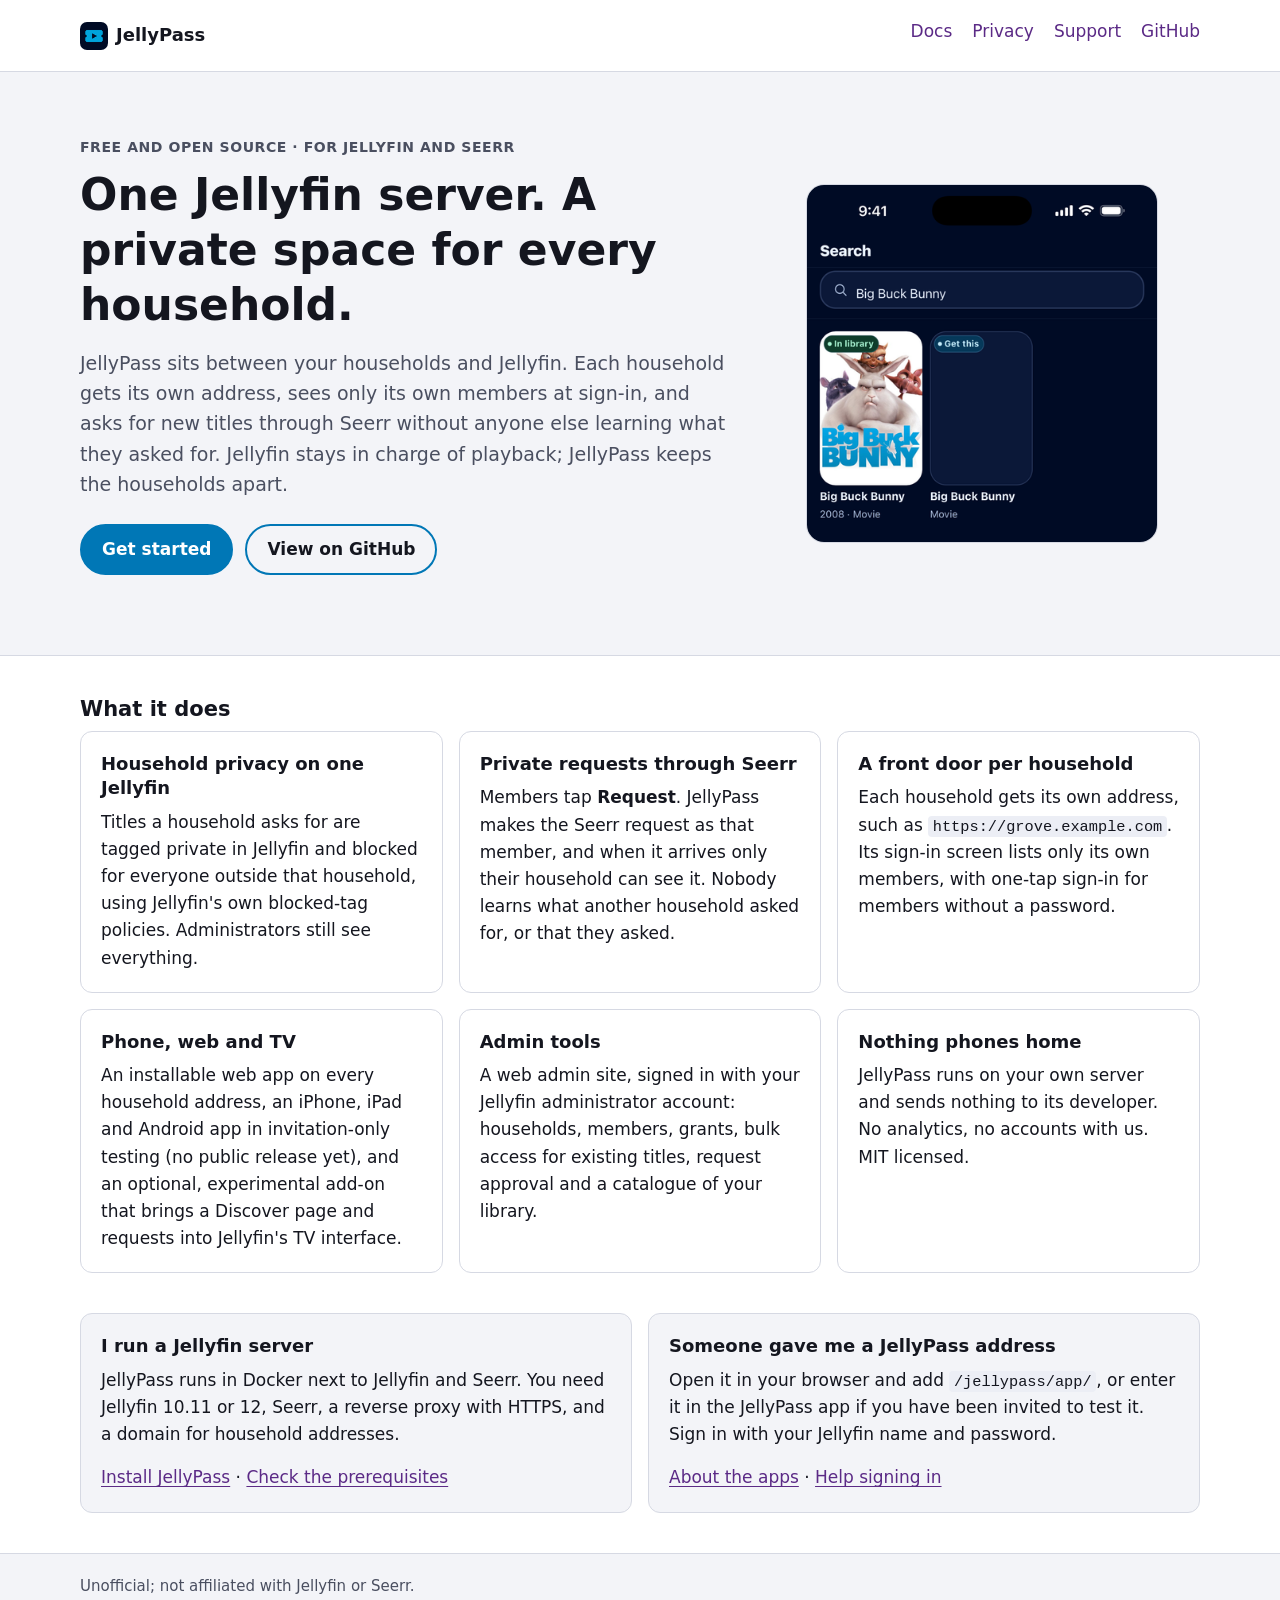
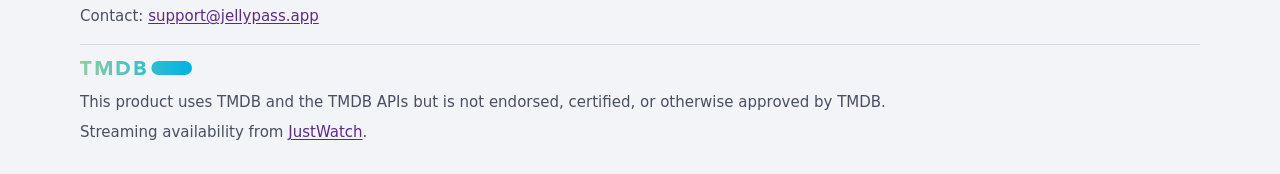
==== commit b4c60a34: "Rename "Get this" to "Request" across the site The apps now label the button Request (JellyPass serv" ====
--- a/index.html
+++ b/index.html
@@ -38,7 +38,7 @@
           </p>
         </div>
         <figure class="hero-shot">
-          <img src="/img/app-search.png" alt="The JellyPass phone app's Search screen: one result is In library, another can be asked for with Get this." width="440" height="449">
+          <img src="/img/app-search.png" alt="The JellyPass phone app's Search screen: one result is In library, another can be asked for with Request." width="440" height="449">
         </figure>
       </div>
     </section>
@@ -52,7 +52,7 @@
         </li>
         <li>
           <h3>Private requests through Seerr</h3>
-          <p>Members tap <strong>Get this</strong>. JellyPass makes the Seerr request as that member, and when it arrives only their household can see it. Nobody learns what another household asked for, or that they asked.</p>
+          <p>Members tap <strong>Request</strong>. JellyPass makes the Seerr request as that member, and when it arrives only their household can see it. Nobody learns what another household asked for, or that they asked.</p>
         </li>
         <li>
           <h3>A front door per household</h3>
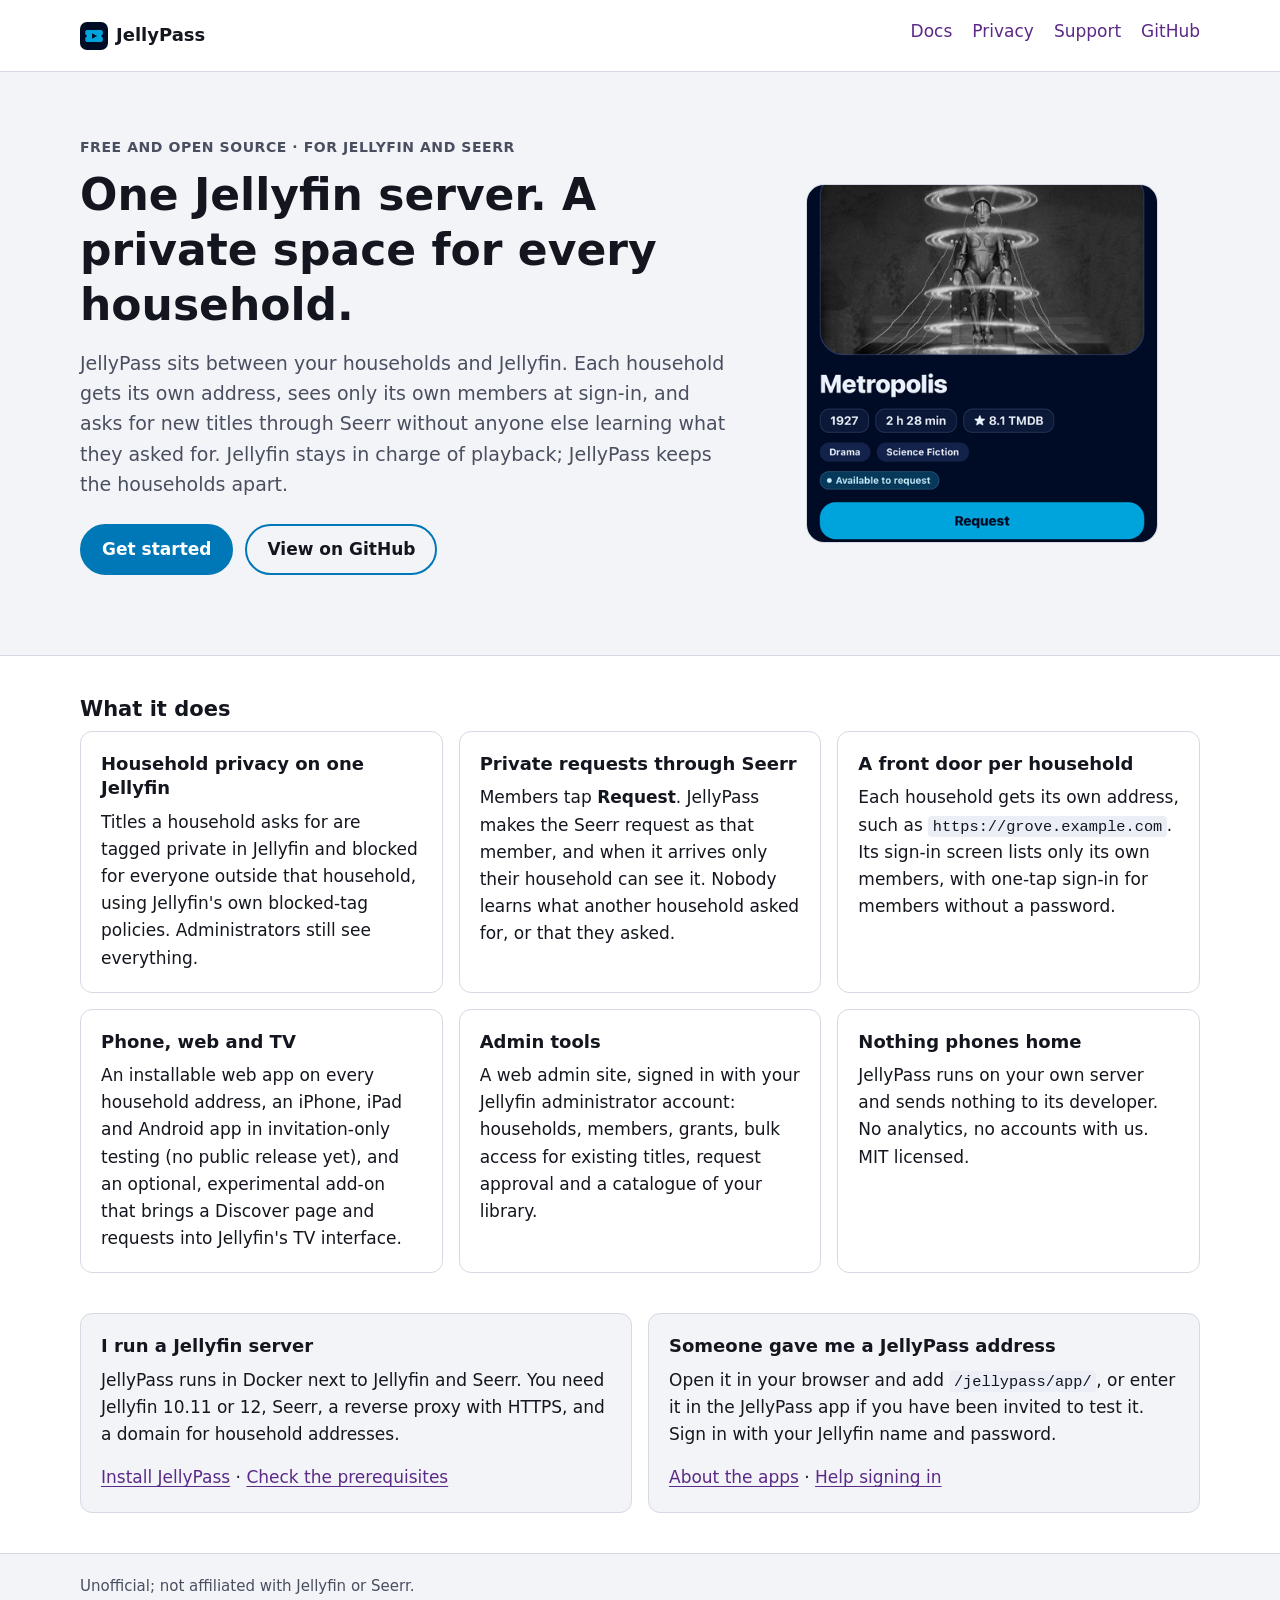
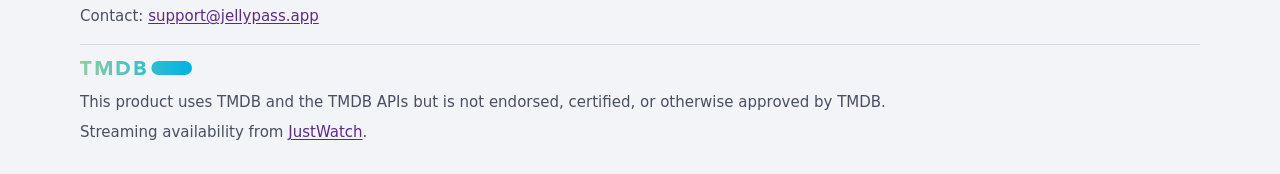
==== commit 437e870c: "Refresh home page request screenshot from app 1.6.1 Co-authored-by: omnigent <noreply@omnigent.ai>" ====
--- a/index.html
+++ b/index.html
@@ -38,7 +38,7 @@
           </p>
         </div>
         <figure class="hero-shot">
-          <img src="/img/app-search.png" alt="The JellyPass phone app's Search screen: one result is In library, another can be asked for with Request." width="440" height="449">
+          <img src="/img/app-search.png" alt="The JellyPass phone app showing Metropolis, marked Available to request, with a Request button." width="440" height="449">
         </figure>
       </div>
     </section>
